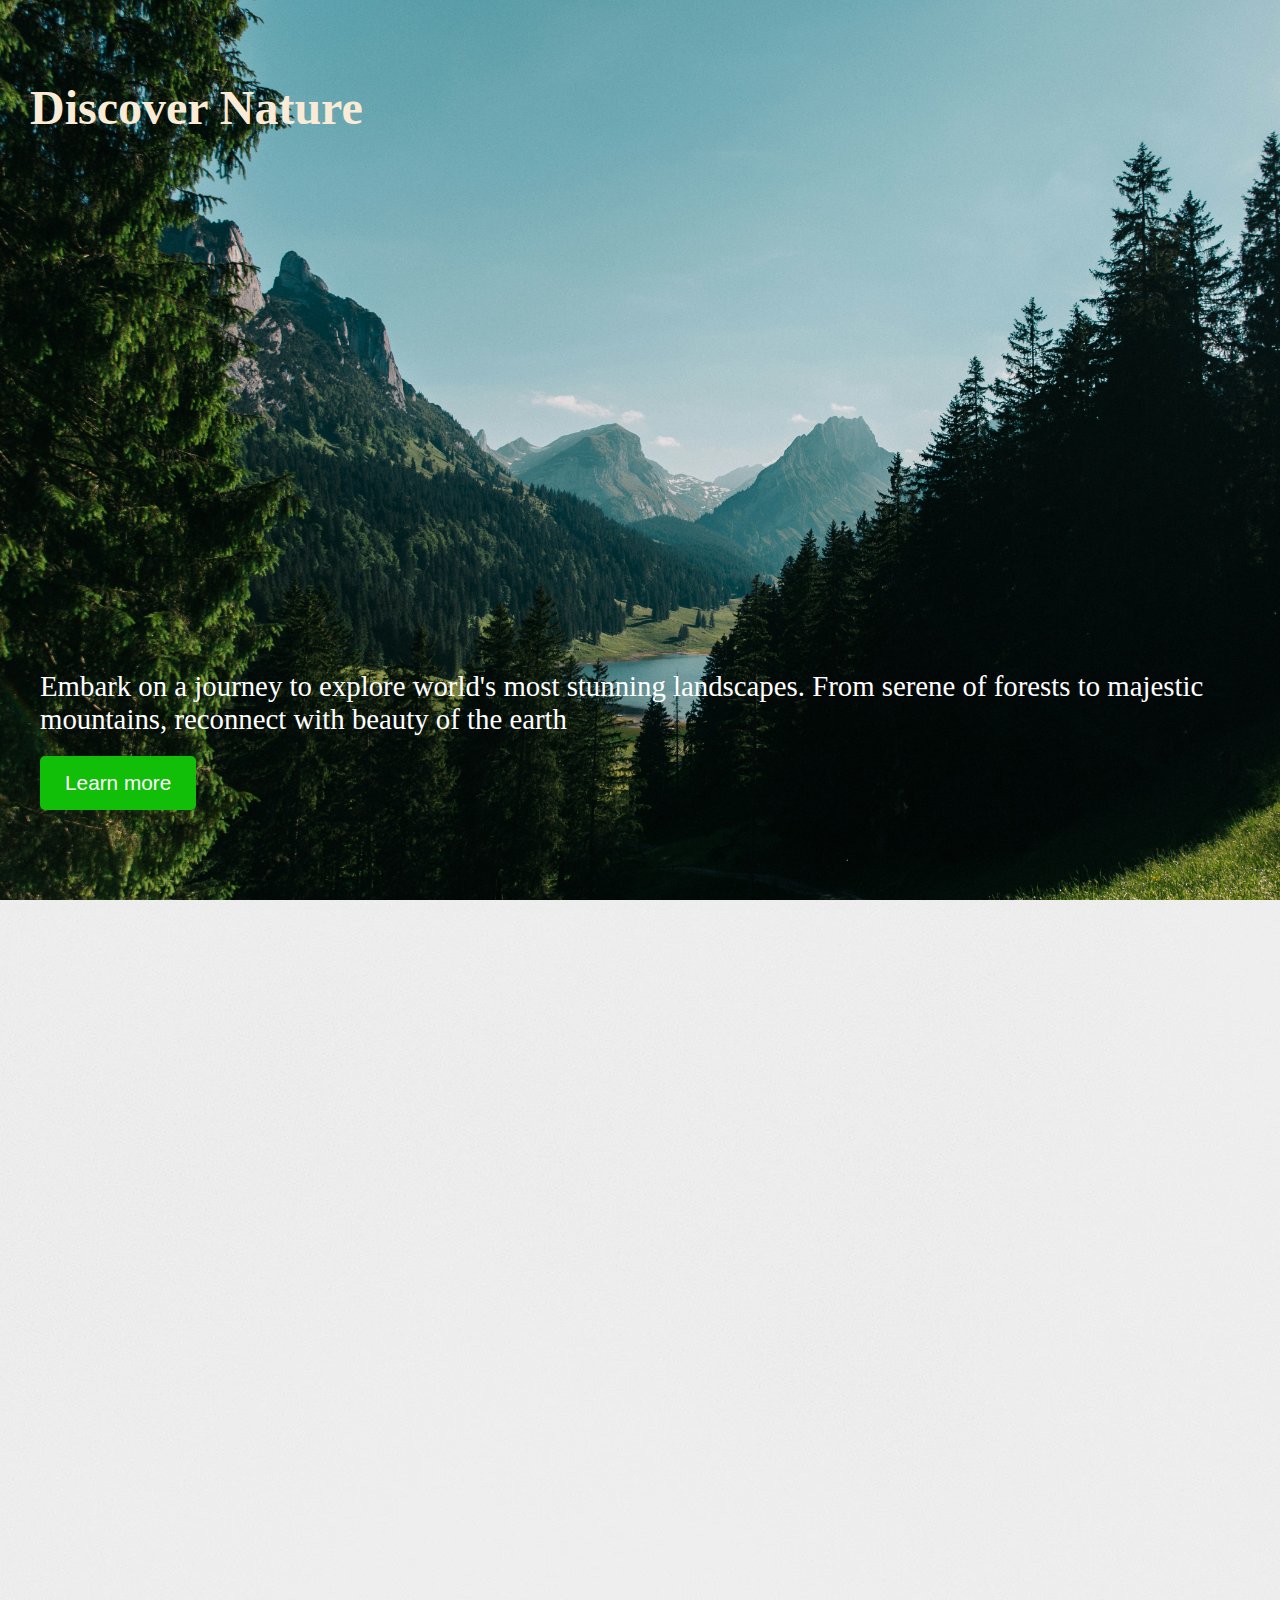
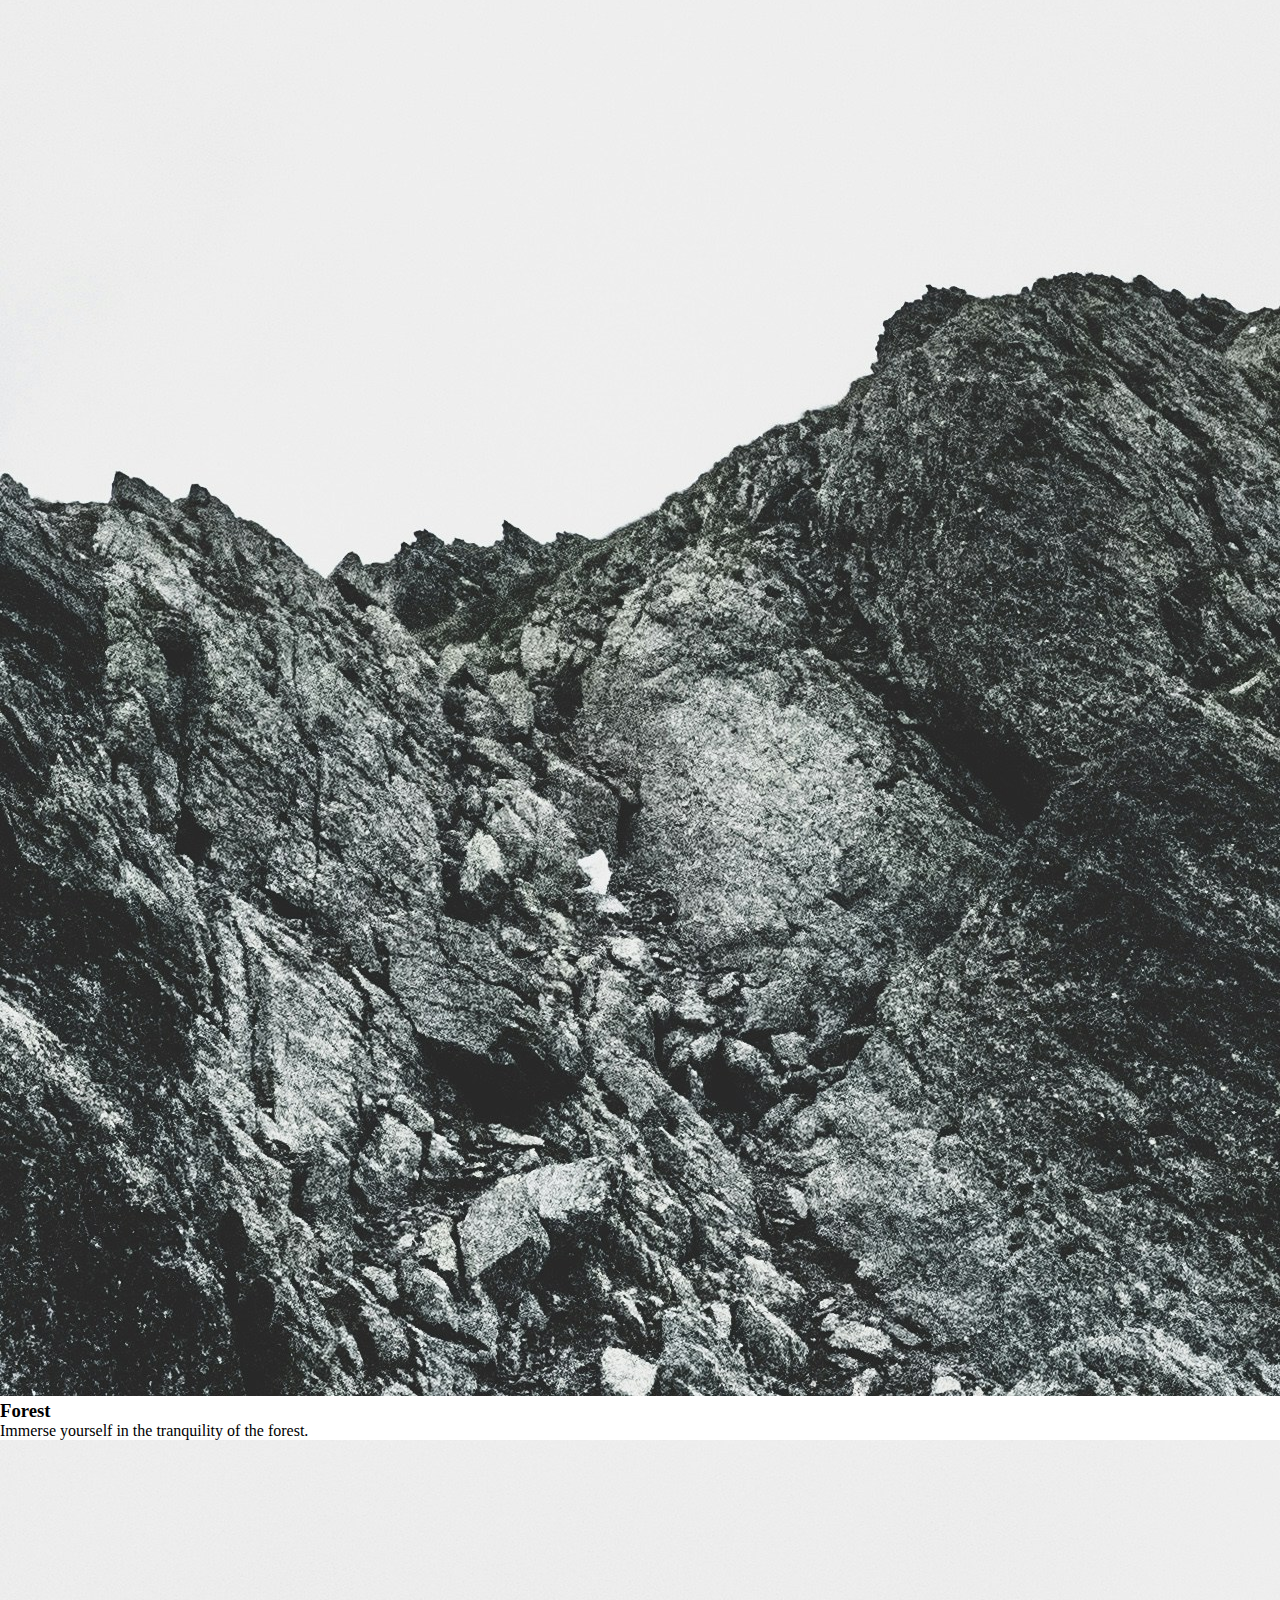
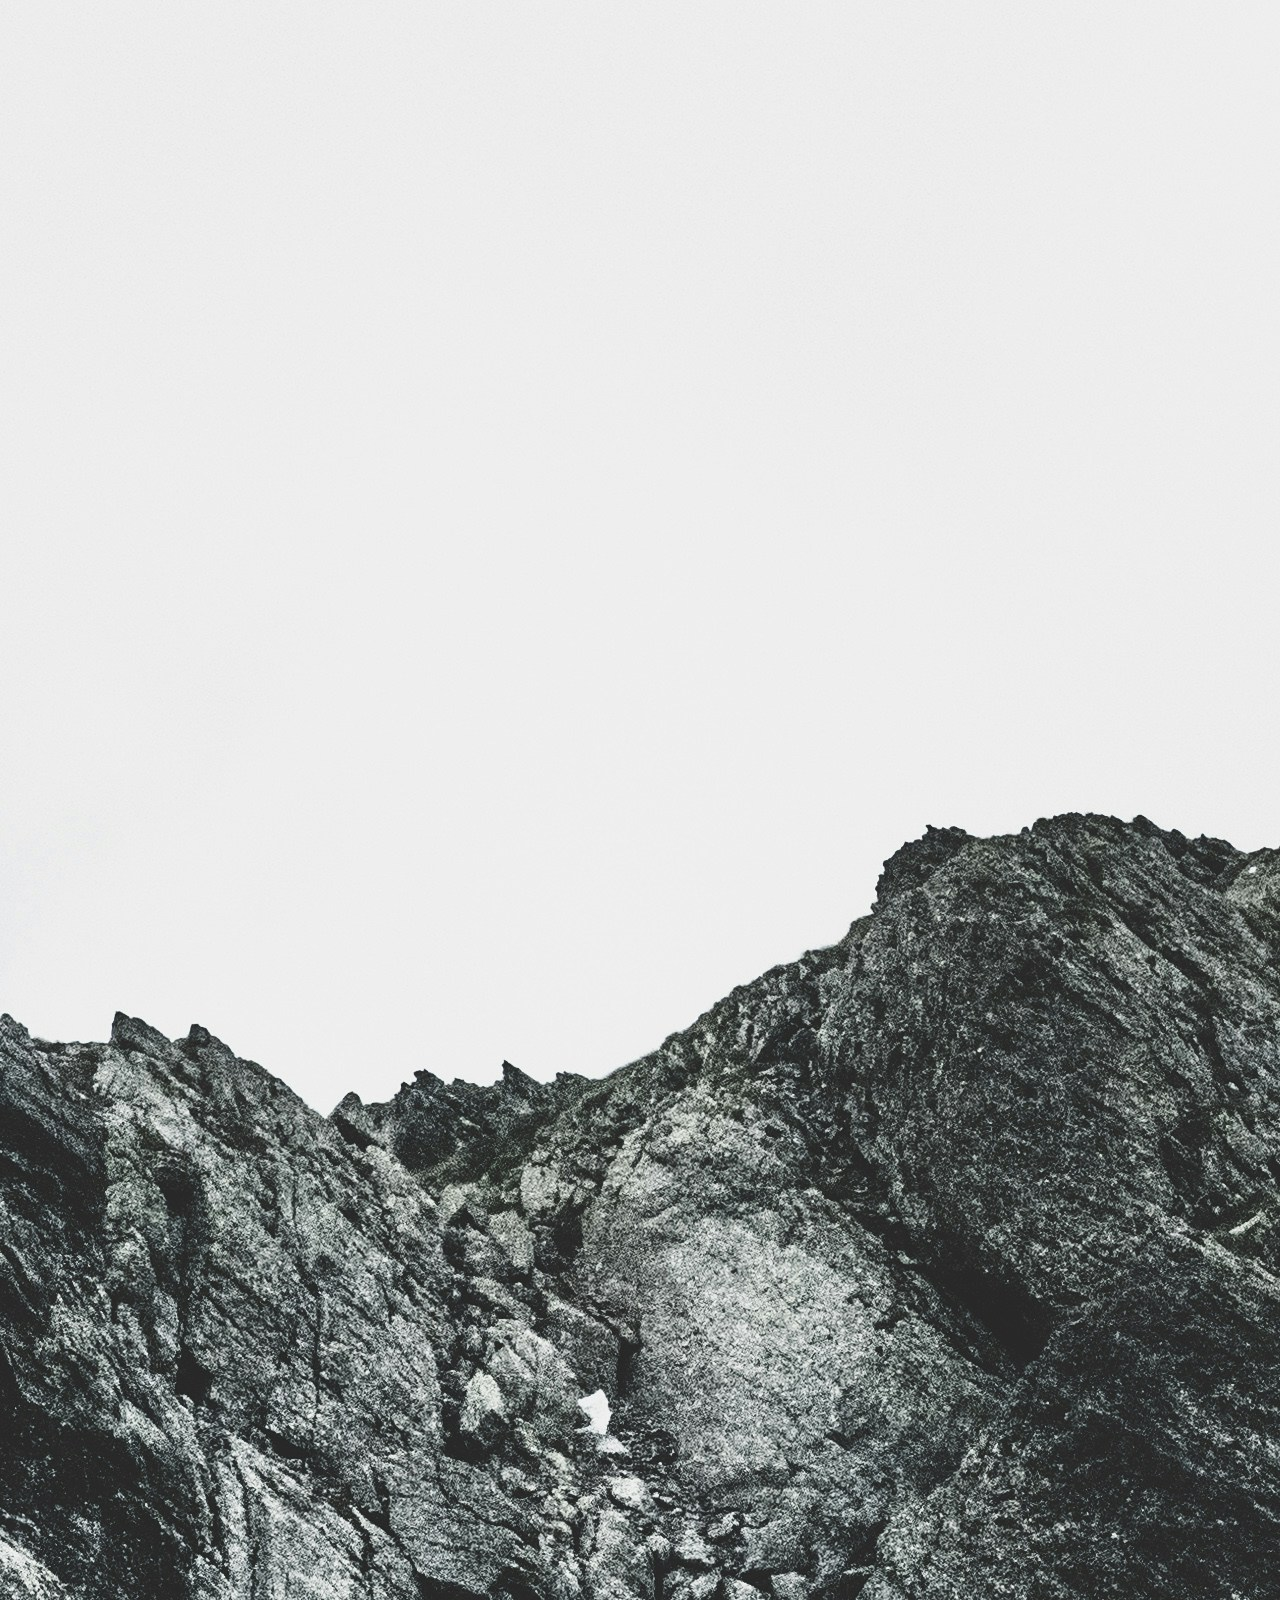
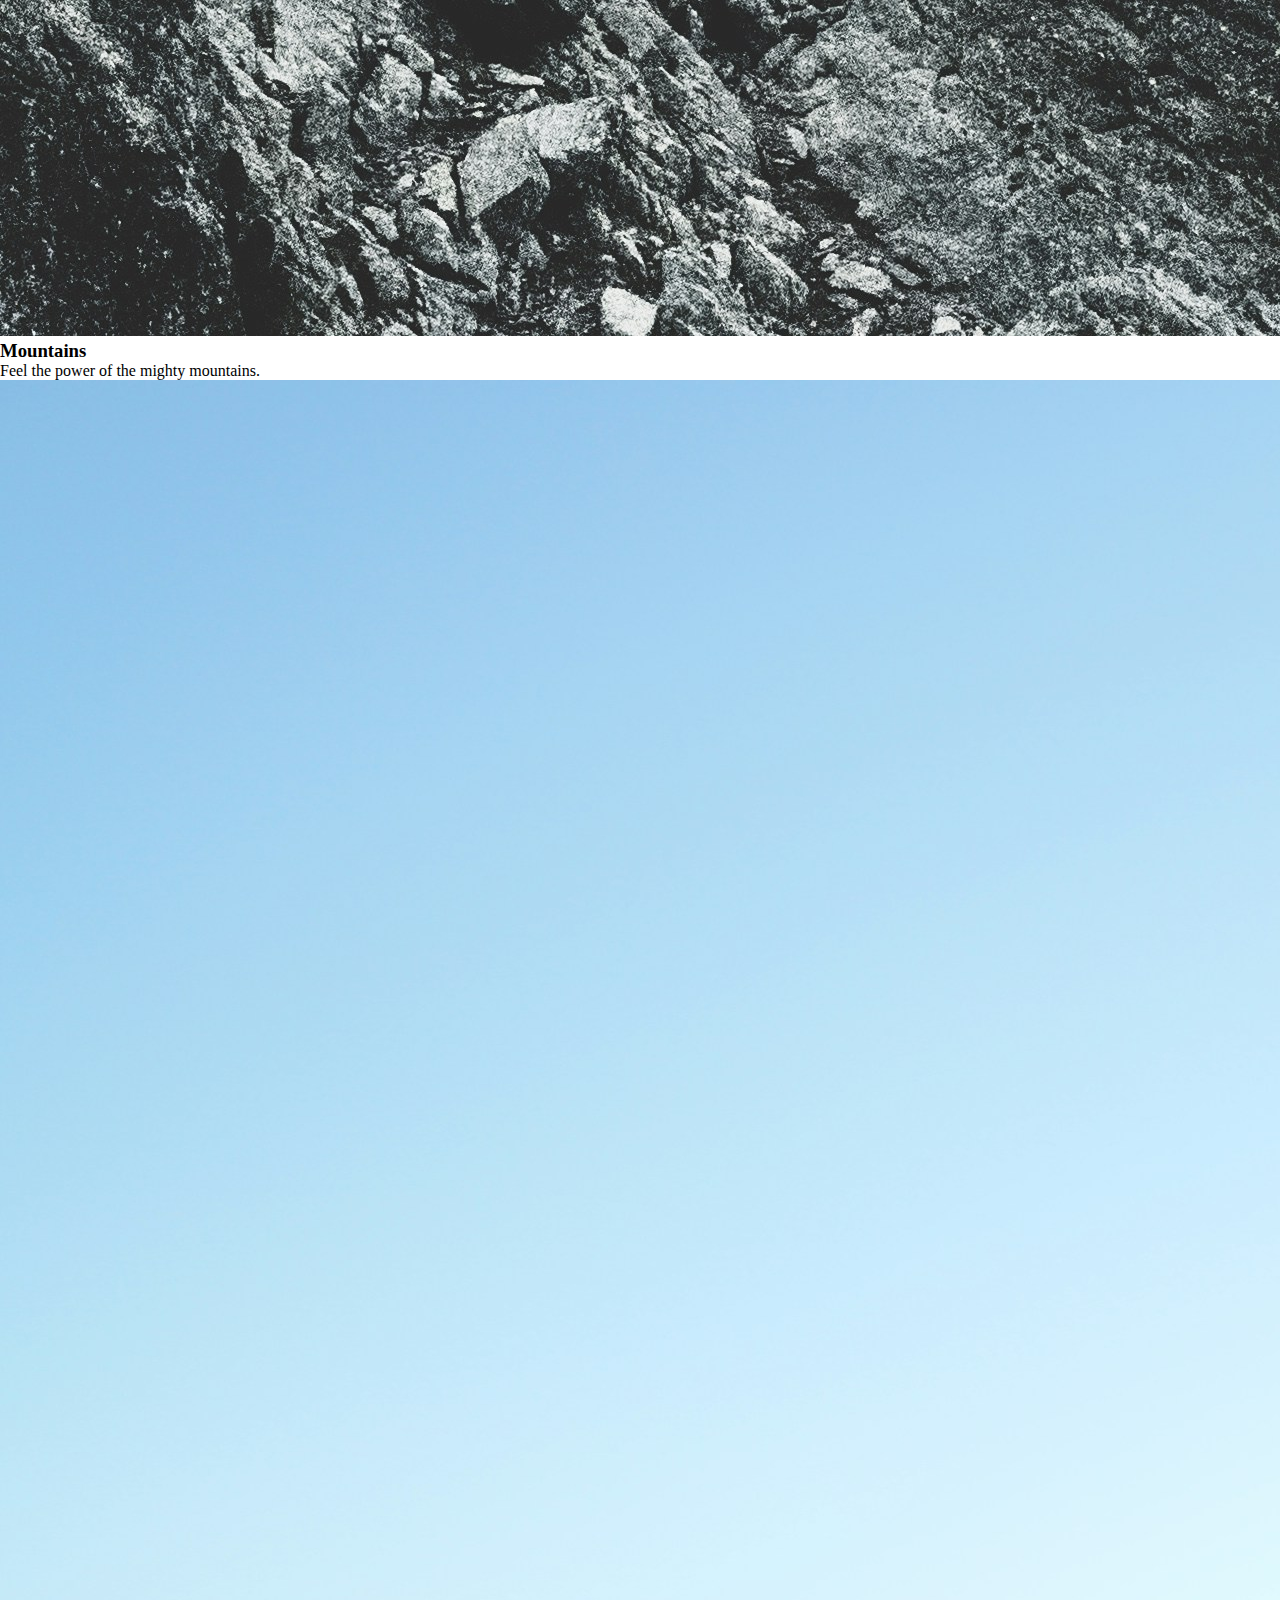
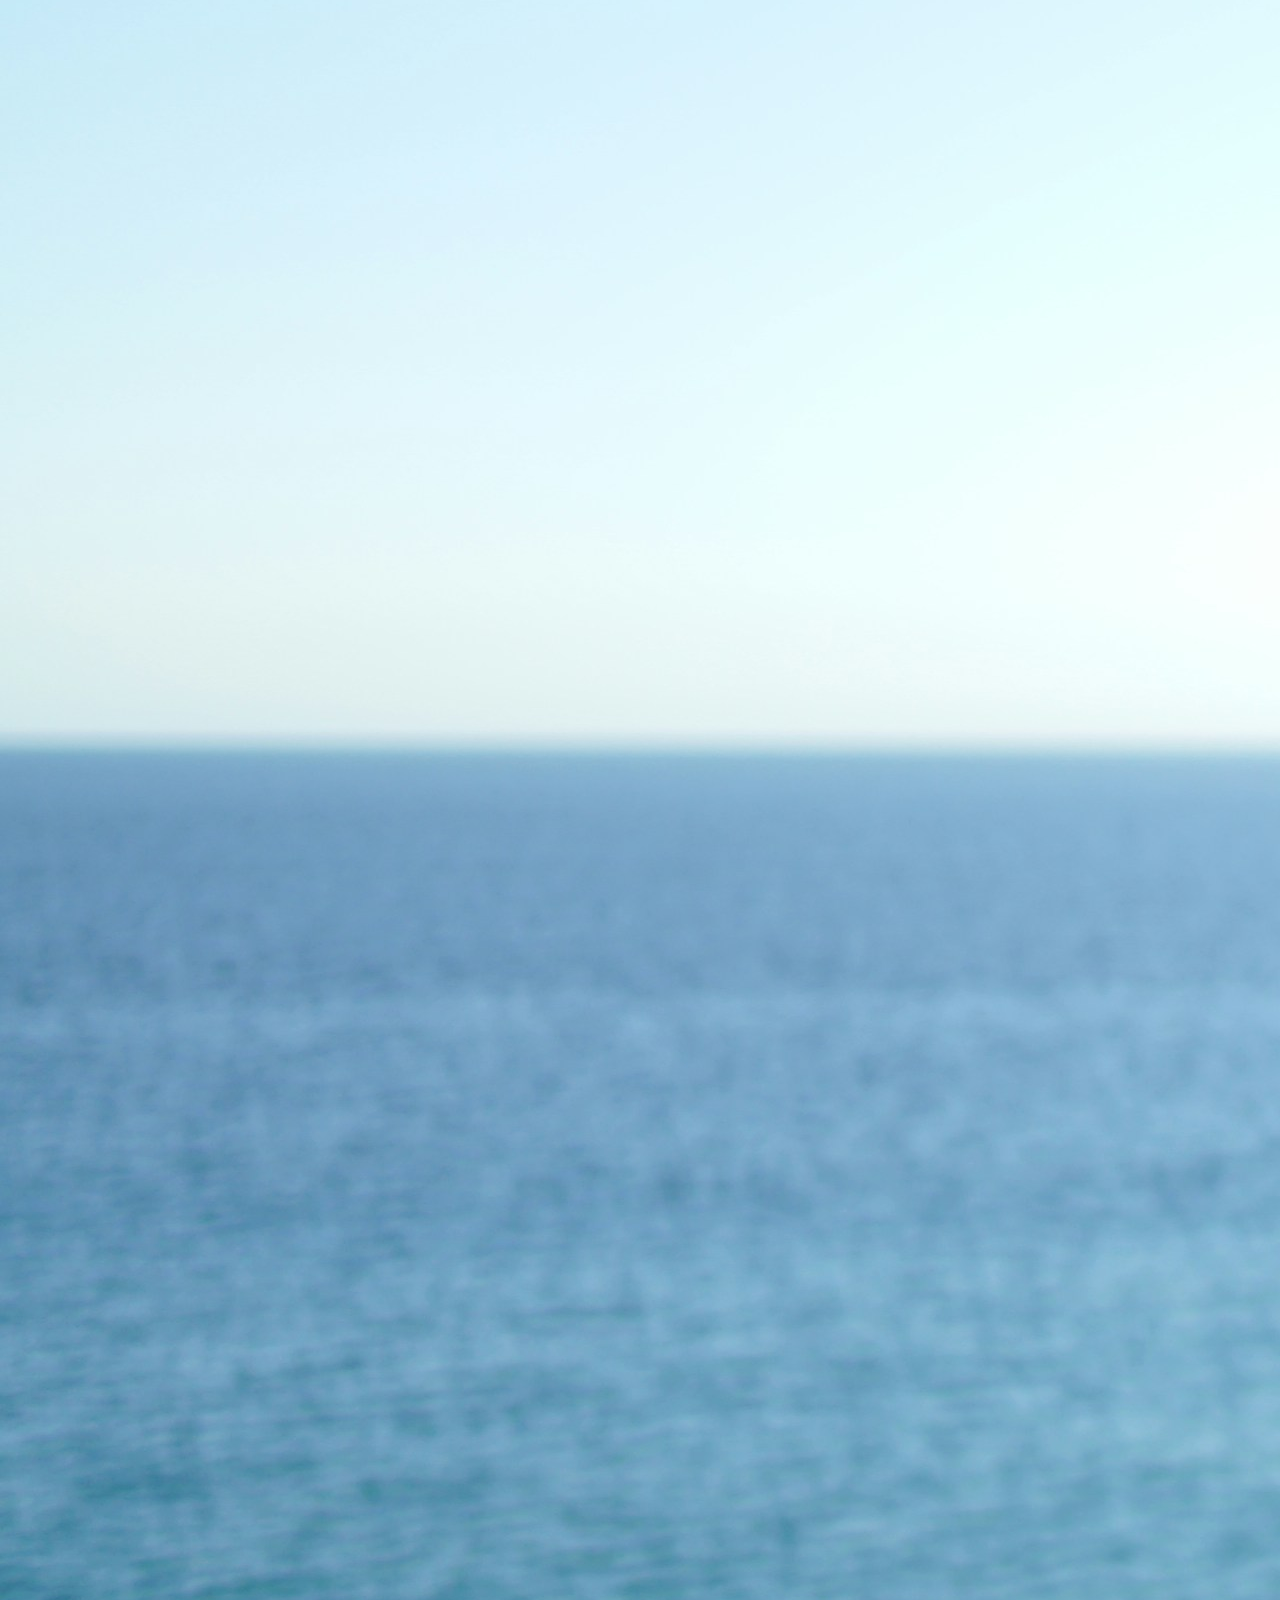
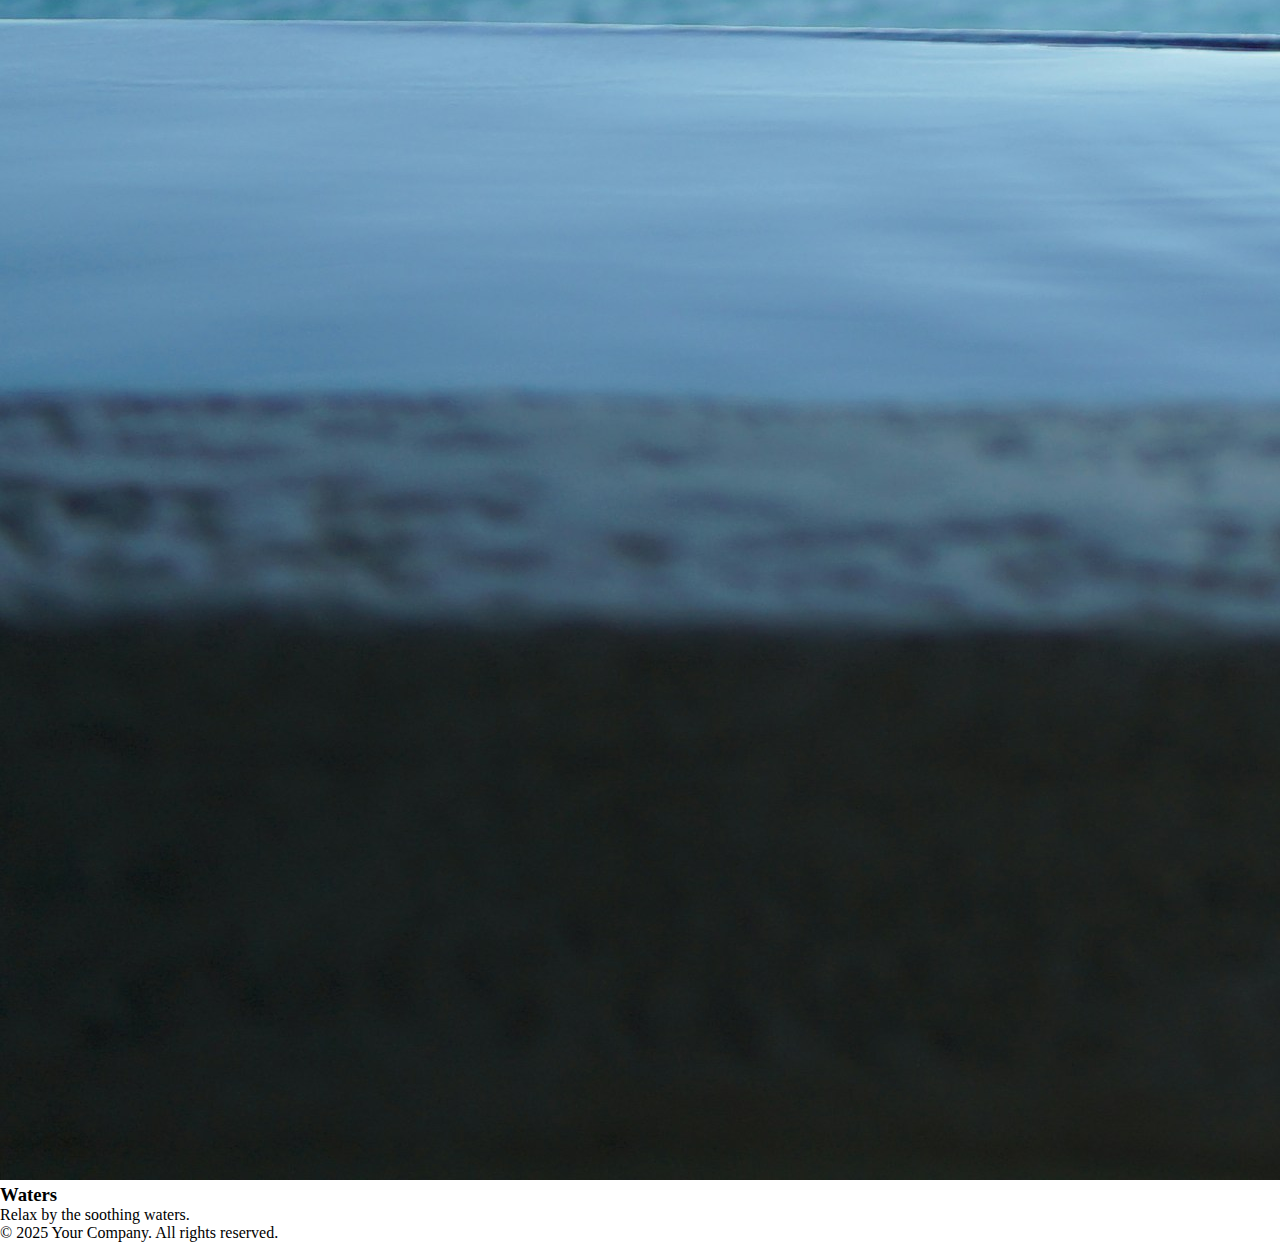
==== index.html @ 1e1c50f3 "completed hero section for all screens" ====
<!DOCTYPE html>
<html lang="en">
<head>
  <meta charset="UTF-8">
  <meta name="viewport" content="width=device-width, initial-scale=1.0">
  <meta name="description" content="Explore the beauty of nature through our interactive product page.">
  <title>Explore Nature</title>
  <link rel="stylesheet" href="./styles/styles.css">
</head>
<body>

  <!-- Hero Section -->
  <header class="hero">
    <div class="hero-content">
      <div> <h1>Discover Nature</h1></div>
      <div>
        <p>Embark on a journey to explore world's most stunning landscapes. From serene of forests to majestic mountains, reconnect with beauty of the earth</p>
        <button class="cta-button" onclick="scrollToFeatures()">Learn more</button>
      </div>     
    </div>
  </header>

  <!-- Features Section (Three Cards) -->
  <section id="features" class="features">
    <div class="card">
      <img src="./assets/mountains.jpg" alt="Forest" />
      <h3>Forest</h3>
      <p>Immerse yourself in the tranquility of the forest.</p>
    </div>
    <div class="card">
      <img src="./assets/mountains.jpg" alt="Mountains" />
      <h3>Mountains</h3>
      <p>Feel the power of the mighty mountains.</p>
    </div>
    <div class="card">
      <img src="./assets/waters.jpg" alt="Waters" />
      <h3>Waters</h3>
      <p>Relax by the soothing waters.</p>
    </div>
  </section>

  <!-- Footer Section -->
  <footer>
    <p>&copy; 2025 Your Company. All rights reserved.</p>
  </footer>

  <script src="./scripts/index.js"></script>
</body>
</html>
---- styles/styles.css ----
*{
    box-sizing: border-box;
    overflow: hidden;
    margin: 0;
    padding: 0;
}

/* Set the height of the header section to cover the full viewport height */
.hero {
    position: relative;
    height: 100vh; /* 100% of the viewport height */
    background-image: url('../assets/nature.jpg'); /* Replace with the path to your image */
    background-size: cover; /* Ensure the background image covers the entire section */
    background-position: center center; /* Center the image */
    background-color: rgba(0, 0, 0, 0.4); /* Adjust this for the glassy effect */
    z-index: 0; /* Ensure the overlay is beneath the content */
  }
  
  .hero-content {
    height: 90vh;
    margin-bottom: 40px; /* Space between content and bottom */
    z-index: 1; /* Ensure the content is above the background image */
    max-width: 95%; /* Ensure the content doesn't stretch too far */
    display: flex;
    flex-direction: column;
    justify-content: space-between;
  }
  
  .hero h1 {
    color: antiquewhite;
    font-size: 3rem; /* Adjust the font size */
    margin:80px 10px 20px 30px; /* Add spacing between the title and the paragraph */
  }
  
  .hero p {
    color: white;
    font-size: 1.8rem; /* Adjust the font size */
    margin: 10px 10px 10px 40px; /* Space between the paragraph and the button */
  }
  
  .cta-button {
    background-color: #11be08; /* Set button color */
    color: white;
    font-size: 1.3rem;
    margin: 10px 10px 0px 40px;
    padding: 15px 25px;
    border: none;
    border-radius: 5px;
    cursor: pointer;
    transition: background-color 0.3s ease;
  }
  
  .cta-button:hover {
    background-color: #8bf0a0; /* Button hover effect */
  }
  
  /* Media Query for Tablets (up to 768px) */
  @media (max-width: 768px) {
    .hero {
      height: 100vh; /* Reduce height on tablets */
      padding: 15px;
    }
  
    .hero h1 {
      font-size: 2.5rem; /* Reduce font size for smaller screens */
    }
  
    .hero p {
      font-size: 1.2rem; /* Adjust paragraph font size */
      margin-bottom: 15px;
    }
  
    .cta-button {
      font-size: 1rem; /* Adjust button font size */
      padding: 8px 16px; /* Adjust button padding */
    }
  }
  
  /* Media Query for Mobile (up to 480px) */
  @media (max-width: 520px) {
    .hero {
      height: 100vh; /* Reduce height further on mobile */
      padding: 10px;
    }
    .hero-content {
        height: 90vh;
        margin-bottom: 40px; /* Space between content and bottom */
        z-index: 1; /* Ensure the content is above the background image */
        max-width: 90%; /* Ensure the content doesn't stretch too far */
        display: flex;
        flex-direction: column;
        justify-content: center;
      }
    .hero h1 {
        color: white;
        font-size: 2.5rem; /* Adjust the font size */
        margin:5px 10px 20px 10px;
    }
  
    .hero p {
      color: white;
      font-size: 1.5rem; 
      margin: 30px 10px 20px 10px;
    }
  
    .cta-button {
        background-color: #11be08; /* Set button color */
        color: white;
        font-size: 1.3rem;
        margin: 10px 10px 0px 10px;
        padding: 15px 25px;
        border: none;
        border-radius: 5px;
        cursor: pointer;
        transition: background-color 0.3s ease;
    }
    .cta-button:hover {
        background-color: #8bf0a0; /* Button hover effect */
      }
  }
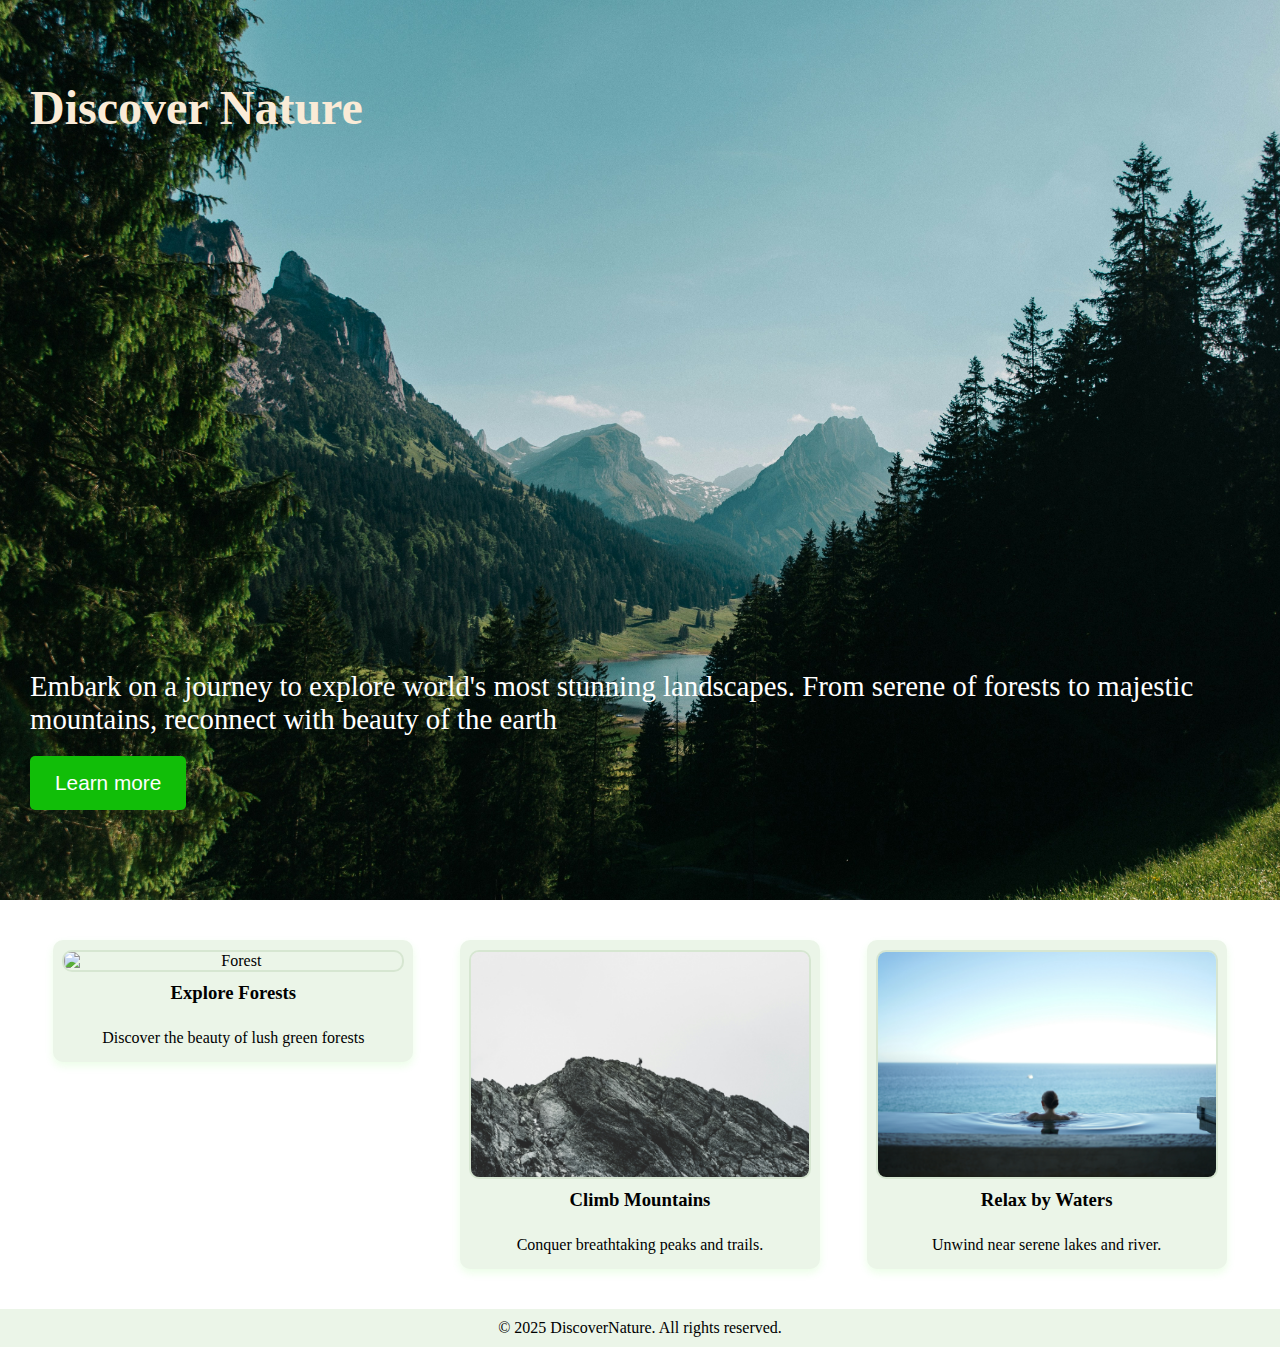
==== commit 991d248a: "features and footer changes" ====
--- a/index.html
+++ b/index.html
@@ -6,6 +6,7 @@
   <meta name="description" content="Explore the beauty of nature through our interactive product page.">
   <title>Explore Nature</title>
   <link rel="stylesheet" href="./styles/styles.css">
+  <link rel="stylesheet" href="./styles/features.css">
 </head>
 <body>
 
@@ -21,27 +22,11 @@
   </header>
 
   <!-- Features Section (Three Cards) -->
-  <section id="features" class="features">
-    <div class="card">
-      <img src="./assets/mountains.jpg" alt="Forest" />
-      <h3>Forest</h3>
-      <p>Immerse yourself in the tranquility of the forest.</p>
-    </div>
-    <div class="card">
-      <img src="./assets/mountains.jpg" alt="Mountains" />
-      <h3>Mountains</h3>
-      <p>Feel the power of the mighty mountains.</p>
-    </div>
-    <div class="card">
-      <img src="./assets/waters.jpg" alt="Waters" />
-      <h3>Waters</h3>
-      <p>Relax by the soothing waters.</p>
-    </div>
-  </section>
+  <div id="features-container"></div>
 
   <!-- Footer Section -->
   <footer>
-    <p>&copy; 2025 Your Company. All rights reserved.</p>
+    <p>&copy; 2025 DiscoverNature. All rights reserved.</p>
   </footer>
 
   <script src="./scripts/index.js"></script>
--- a/styles/styles.css
+++ b/styles/styles.css
@@ -1,6 +1,5 @@
 *{
     box-sizing: border-box;
-    overflow: hidden;
     margin: 0;
     padding: 0;
 }
@@ -35,14 +34,14 @@
   .hero p {
     color: white;
     font-size: 1.8rem; /* Adjust the font size */
-    margin: 10px 10px 10px 40px; /* Space between the paragraph and the button */
+    margin: 10px 10px 10px 30px; /* Space between the paragraph and the button */
   }
   
   .cta-button {
     background-color: #11be08; /* Set button color */
     color: white;
     font-size: 1.3rem;
-    margin: 10px 10px 0px 40px;
+    margin: 10px 10px 0px 30px;
     padding: 15px 25px;
     border: none;
     border-radius: 5px;
@@ -54,25 +53,41 @@
     background-color: #8bf0a0; /* Button hover effect */
   }
   
+  footer{
+    text-align: center;
+    background-color: #ebf5e8;
+    padding: 10px 0;
+  }
   /* Media Query for Tablets (up to 768px) */
   @media (max-width: 768px) {
-    .hero {
-      height: 100vh; /* Reduce height on tablets */
-      padding: 15px;
-    }
+    
   
     .hero h1 {
-      font-size: 2.5rem; /* Reduce font size for smaller screens */
+      color: antiquewhite;
+      font-size: 3rem; /* Reduce font size for smaller screens */
+      margin:80px 10px 20px 30px;
     }
   
     .hero p {
-      font-size: 1.2rem; /* Adjust paragraph font size */
-      margin-bottom: 15px;
+      color: white;
+    font-size: 1.8rem; /* Adjust the font size */
+    margin: 10px 10px 10px 30px;
     }
   
     .cta-button {
-      font-size: 1rem; /* Adjust button font size */
-      padding: 8px 16px; /* Adjust button padding */
+      background-color: #11be08; /* Set button color */
+      color: white;
+      font-size: 1.3rem;
+      margin: 10px 10px 0px 30px;
+      padding: 15px 25px;
+      border: none;
+      border-radius: 5px;
+      cursor: pointer;
+      transition: background-color 0.3s ease;
+    }
+    
+    .cta-button:hover {
+      background-color: #8bf0a0; /* Button hover effect */
     }
   }
   
--- a/styles/features.css
+++ b/styles/features.css
@@ -0,0 +1,53 @@
+
+
+.features {
+    display: flex;
+    justify-content: space-around;
+    flex-wrap: wrap;
+    gap: 20px;
+    padding: 40px;
+    box-sizing: border-box;
+  }
+  
+  /* Style for each card */
+  .card {
+    position: relative;
+    width: 30%;  /* Adjust as needed */
+    height: 70%; /* Adjust as needed */
+    overflow: hidden; /* Ensures that content doesn't overflow the card */
+    border-radius: 10px;
+    box-shadow: 0 4px 8px rgba(56, 241, 23, 0.1);
+    background-color: #ebf5e8;
+    display: flex;
+    flex-direction: column;
+    align-items: stretch;
+    text-align: center;
+  }
+  
+  /* Style for the images inside the cards */
+  .card img {
+    width: 95%;    /* Make the image span the full width of the card */
+    height: 90%;   /* Make the image span the full height of the card */
+    margin: auto;
+    margin-top: 10px;
+    border-radius: 10px;
+    border: 2px solid #d6e6d1;
+    object-fit: cover;  /* Ensures the image covers the entire area of the card */
+    object-position: center; /* Center the image if it doesn't completely fill */
+    transition: transform 0.3s ease; /* Optional: smooth zoom effect on hover */
+  }
+  
+  /* Optional: Adding a hover effect for the images */
+  .card:hover img {
+    transform: scale(1.05); /* Slight zoom effect when hovering over the card */
+  }
+
+  .card h3{
+    margin: 5px 0;
+    padding: 5px 0;
+  }
+
+  .card p{
+    margin: 5px 0;
+    padding: 10px 0;
+  }